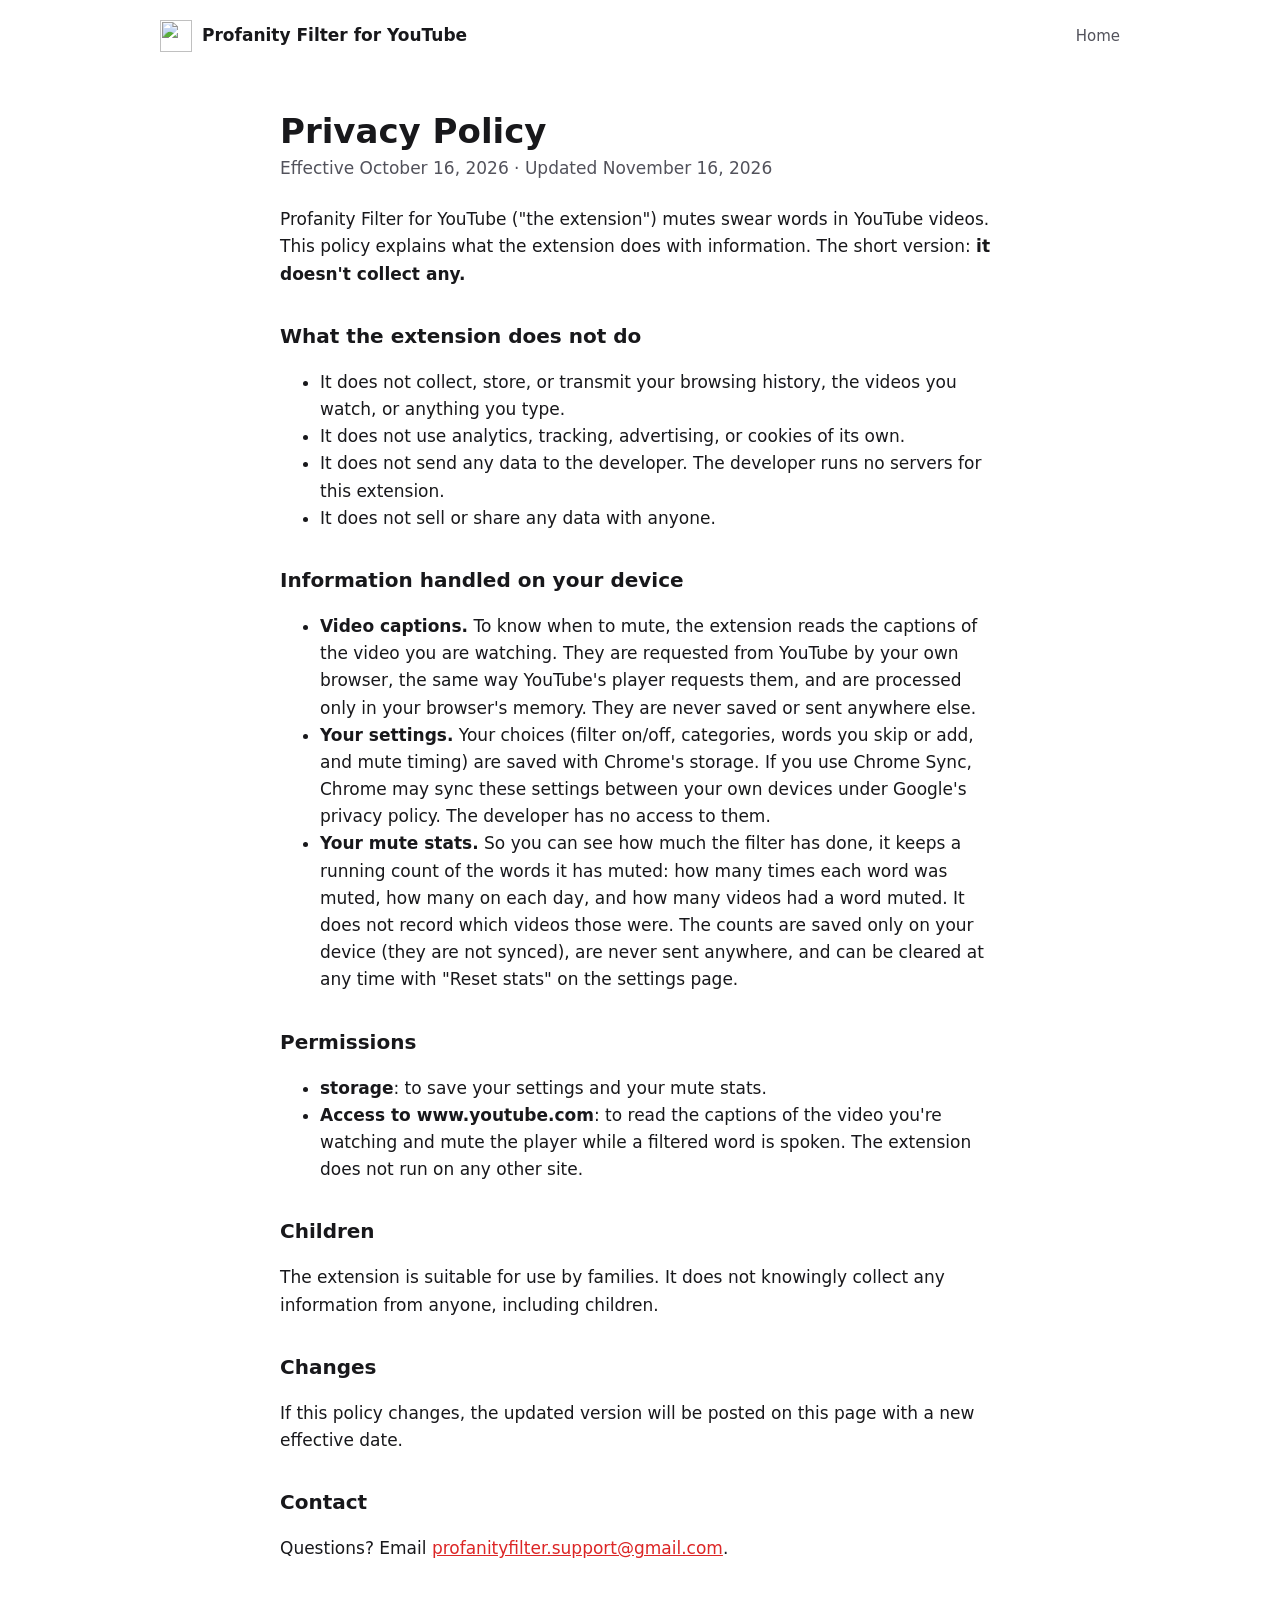
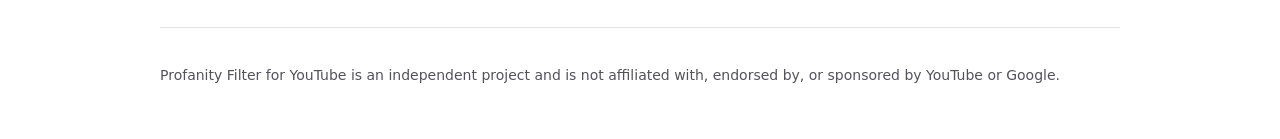
==== privacy.html @ 272c4b60 "Track muted words over time and add an Updates section to the website (2.1.0) The settings page gets" ====
<!doctype html>
<html lang="en">
  <head>
    <meta charset="utf-8" />
    <meta name="viewport" content="width=device-width, initial-scale=1" />
    <title>Privacy Policy · Profanity Filter for YouTube</title>
    <link rel="icon" href="images/favicon.png" />
    <link rel="stylesheet" href="style.css" />
  </head>
  <body>
    <div class="wrap">
      <header class="site">
        <a class="brand" href="./"><img src="images/icon.png" alt="" />Profanity Filter for YouTube</a>
        <nav><a href="./">Home</a></nav>
      </header>

      <main class="doc">
        <h1>Privacy Policy</h1>
        <p class="meta">Effective October 16, 2026 · Updated November 16, 2026</p>

        <p>
          Profanity Filter for YouTube ("the extension") mutes swear words in YouTube videos. This policy explains what
          the extension does with information. The short version: <strong>it doesn't collect any.</strong>
        </p>

        <h2>What the extension does not do</h2>
        <ul>
          <li>It does not collect, store, or transmit your browsing history, the videos you watch, or anything you type.</li>
          <li>It does not use analytics, tracking, advertising, or cookies of its own.</li>
          <li>It does not send any data to the developer. The developer runs no servers for this extension.</li>
          <li>It does not sell or share any data with anyone.</li>
        </ul>

        <h2>Information handled on your device</h2>
        <ul>
          <li>
            <strong>Video captions.</strong> To know when to mute, the extension reads the captions of the video you are
            watching. They are requested from YouTube by your own browser, the same way YouTube's player requests them, and
            are processed only in your browser's memory. They are never saved or sent anywhere else.
          </li>
          <li>
            <strong>Your settings.</strong> Your choices (filter on/off, categories, words you skip or add, and mute
            timing) are saved with Chrome's storage. If you use Chrome Sync, Chrome may sync these settings between your
            own devices under Google's privacy policy. The developer has no access to them.
          </li>
          <li>
            <strong>Your mute stats.</strong> So you can see how much the filter has done, it keeps a running count of the
            words it has muted: how many times each word was muted, how many on each day, and how many videos had a word
            muted. It does not record which videos those were. The counts are saved only on your device (they are not
            synced), are never sent anywhere, and can be cleared at any time with "Reset stats" on the settings page.
          </li>
        </ul>

        <h2>Permissions</h2>
        <ul>
          <li><strong>storage</strong>: to save your settings and your mute stats.</li>
          <li>
            <strong>Access to www.youtube.com</strong>: to read the captions of the video you're watching and mute the
            player while a filtered word is spoken. The extension does not run on any other site.
          </li>
        </ul>

        <h2>Children</h2>
        <p>
          The extension is suitable for use by families. It does not knowingly collect any information from anyone,
          including children.
        </p>

        <h2>Changes</h2>
        <p>If this policy changes, the updated version will be posted on this page with a new effective date.</p>

        <h2>Contact</h2>
        <p>Questions? Email <a class="contact" href="mailto:profanityfilter.support@gmail.com">profanityfilter.support@gmail.com</a>.</p>
      </main>

      <footer class="site">
        <p>
          Profanity Filter for YouTube is an independent project and is not affiliated with, endorsed by, or sponsored by
          YouTube or Google.
        </p>
      </footer>
    </div>
  </body>
</html>
---- style.css ----
:root {
  --bg: #ffffff;
  --surface: #f4f4f5;
  --text: #18181b;
  --muted: #52525b;
  --border: #e4e4e7;
  --accent: #dc2626;
  --on-accent: #ffffff;
  color-scheme: light;
}

@media (prefers-color-scheme: dark) {
  :root {
    --bg: #18181b;
    --surface: #27272a;
    --text: #f4f4f5;
    --muted: #a1a1aa;
    --border: #3f3f46;
    --accent: #f87171;
    --on-accent: #18181b;
    color-scheme: dark;
  }
}

* {
  box-sizing: border-box;
}

body {
  margin: 0;
  padding: 0 16px;
  background: var(--bg);
  color: var(--text);
  font: 17px/1.6 -apple-system, 'Segoe UI', Roboto, system-ui, sans-serif;
  -webkit-font-smoothing: antialiased;
}

a {
  color: var(--accent);
}

.wrap {
  max-width: 960px;
  margin: 0 auto;
}

header.site {
  display: flex;
  align-items: center;
  justify-content: space-between;
  gap: 16px;
  padding: 20px 0;
}

.brand {
  display: flex;
  align-items: center;
  gap: 10px;
  color: inherit;
  font-weight: 650;
  text-decoration: none;
}

.brand img {
  width: 32px;
  height: 32px;
}

nav {
  display: flex;
  gap: 20px;
}

nav a {
  color: var(--muted);
  font-size: 15px;
  text-decoration: none;
}

nav a:hover {
  color: var(--text);
}

.hero {
  padding: 56px 0 32px;
  text-align: center;
}

.hero h1 {
  margin: 0 0 16px;
  font-size: clamp(36px, 7vw, 60px);
  line-height: 1.05;
  letter-spacing: -0.02em;
}

.hero h1 em {
  font-style: normal;
  color: var(--accent);
}

.hero p {
  max-width: 600px;
  margin: 0 auto 28px;
  color: var(--muted);
  font-size: 20px;
}

.button {
  display: inline-block;
  padding: 14px 26px;
  border-radius: 12px;
  background: var(--accent);
  color: var(--on-accent);
  font-weight: 650;
  text-decoration: none;
}

.button[aria-disabled='true'] {
  opacity: 0.6;
  pointer-events: none;
}

.note {
  display: block;
  margin-top: 10px;
  color: var(--muted);
  font-size: 14px;
}

.shot {
  display: block;
  width: 100%;
  margin: 32px 0;
  border: 1px solid var(--border);
  border-radius: 16px;
}

.features {
  display: grid;
  grid-template-columns: repeat(auto-fit, minmax(240px, 1fr));
  gap: 16px;
  margin: 40px 0;
}

.feature {
  padding: 22px;
  border: 1px solid var(--border);
  border-radius: 14px;
  background: var(--surface);
}

.feature h2 {
  margin: 0 0 6px;
  font-size: 18px;
}

.feature p {
  margin: 0;
  color: var(--muted);
  font-size: 15px;
}

.doc {
  max-width: 720px;
  margin: 0 auto;
  padding: 24px 0 48px;
}

.doc h1 {
  margin: 16px 0 4px;
  font-size: 34px;
  line-height: 1.15;
}

.doc h2 {
  margin: 32px 0 8px;
  font-size: 20px;
}

.doc .meta {
  margin: 0 0 24px;
  color: var(--muted);
}

.updates {
  max-width: 720px;
  margin: 72px auto 56px;
}

.updates > h2 {
  margin: 0 0 6px;
  font-size: 32px;
  letter-spacing: -0.01em;
}

.updates .lede {
  margin: 0 0 28px;
  color: var(--muted);
}

.release {
  padding: 22px 0;
  border-top: 1px solid var(--border);
}

.release header {
  display: flex;
  align-items: baseline;
  justify-content: space-between;
  flex-wrap: wrap;
  gap: 4px 16px;
  margin-bottom: 8px;
}

.release h3 {
  margin: 0;
  font-size: 20px;
}

.release-date {
  color: var(--muted);
  font-size: 15px;
  font-variant-numeric: tabular-nums;
}

.release p {
  margin: 0 0 8px;
}

.release ul {
  margin: 0;
  padding-left: 20px;
}

.release li + li {
  margin-top: 6px;
}

code {
  padding: 1px 5px;
  border-radius: 5px;
  background: var(--surface);
  font-size: 0.9em;
}

footer.site {
  padding: 32px 0 48px;
  border-top: 1px solid var(--border);
  color: var(--muted);
  font-size: 14px;
}

footer.site p {
  margin: 4px 0;
}
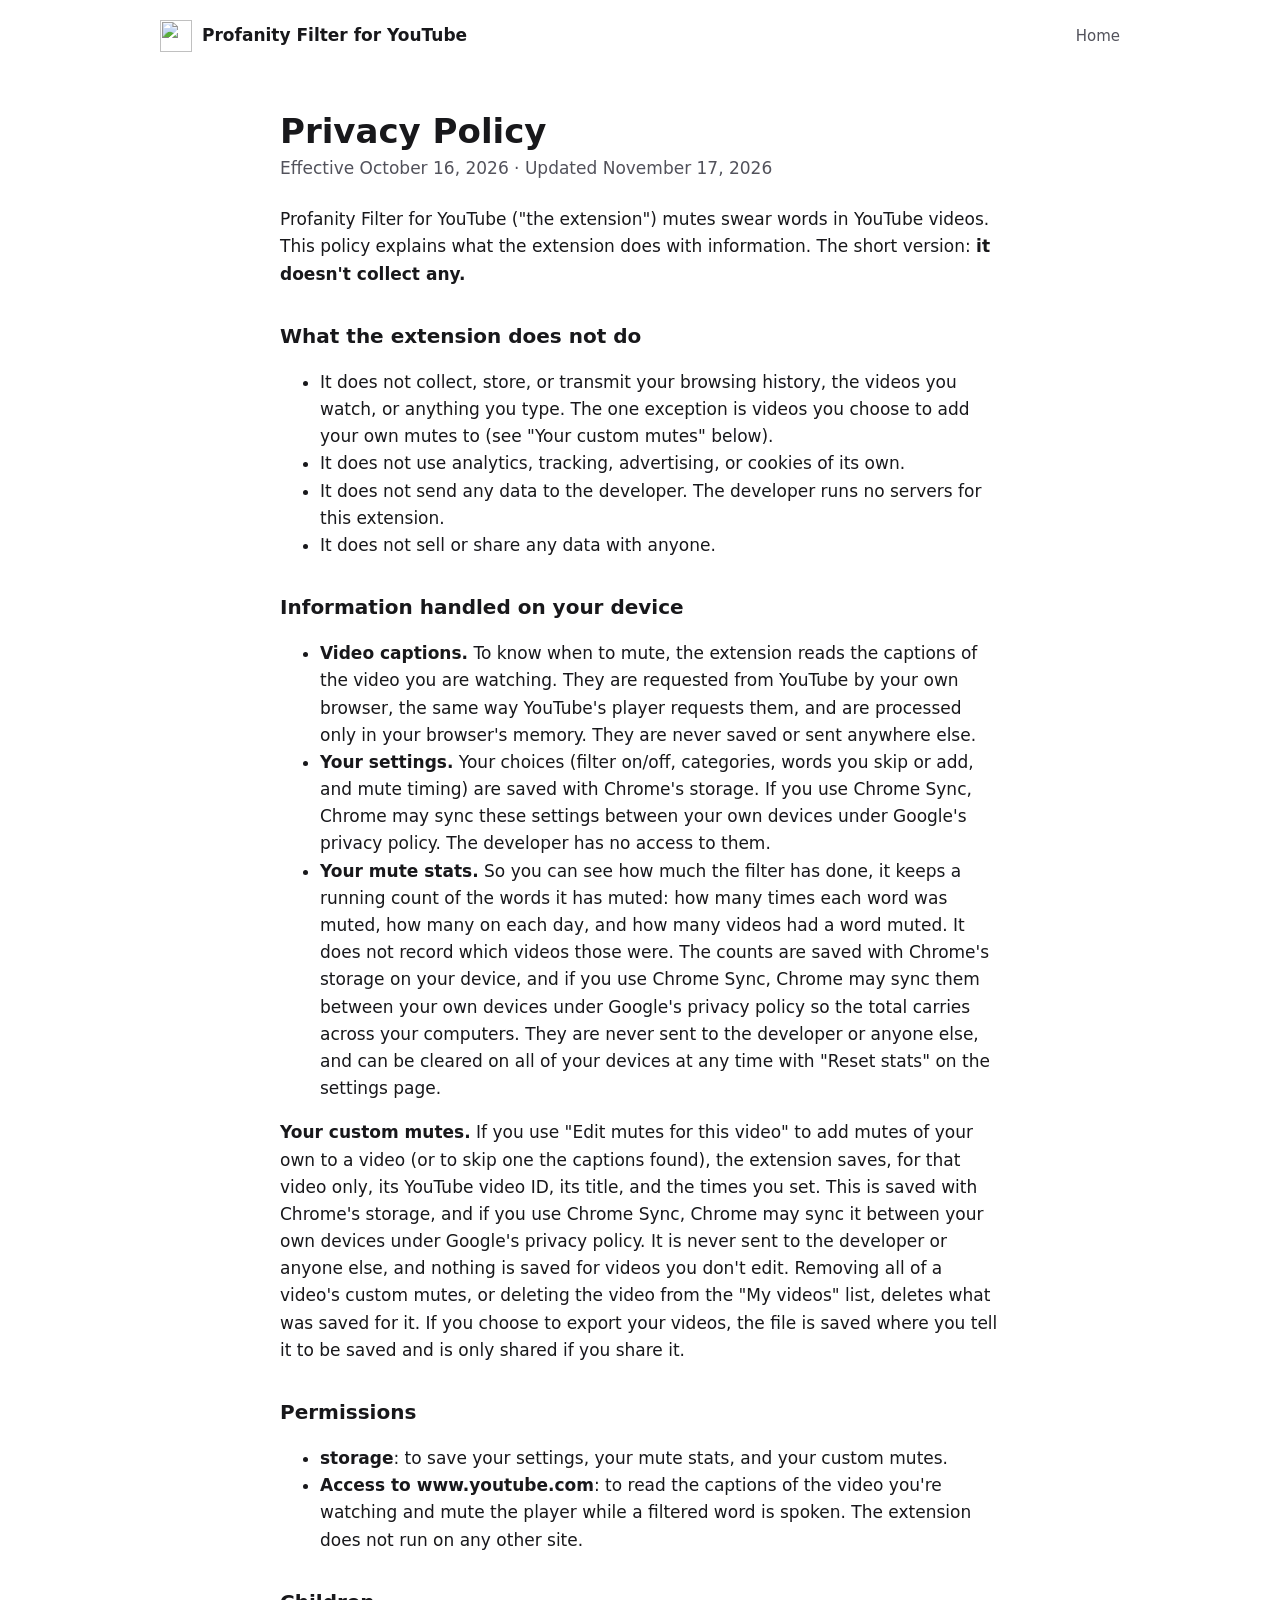
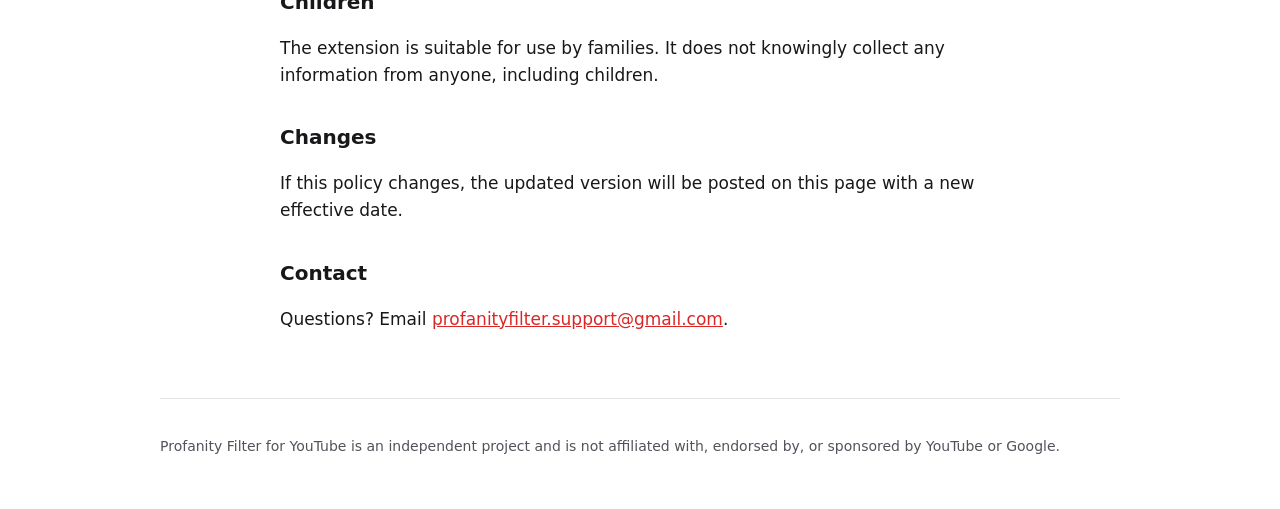
==== commit 4af55243: "Add custom per-video mutes, synced stats, and an in-extension changelog (2.2.0) - Custom mutes: edit" ====
--- a/privacy.html
+++ b/privacy.html
@@ -16,7 +16,7 @@
 
       <main class="doc">
         <h1>Privacy Policy</h1>
-        <p class="meta">Effective October 16, 2026 · Updated November 16, 2026</p>
+        <p class="meta">Effective October 16, 2026 · Updated November 17, 2026</p>
 
         <p>
           Profanity Filter for YouTube ("the extension") mutes swear words in YouTube videos. This policy explains what
@@ -25,7 +25,7 @@
 
         <h2>What the extension does not do</h2>
         <ul>
-          <li>It does not collect, store, or transmit your browsing history, the videos you watch, or anything you type.</li>
+          <li>It does not collect, store, or transmit your browsing history, the videos you watch, or anything you type. The one exception is videos you choose to add your own mutes to (see "Your custom mutes" below).</li>
           <li>It does not use analytics, tracking, advertising, or cookies of its own.</li>
           <li>It does not send any data to the developer. The developer runs no servers for this extension.</li>
           <li>It does not sell or share any data with anyone.</li>
@@ -46,14 +46,24 @@
           <li>
             <strong>Your mute stats.</strong> So you can see how much the filter has done, it keeps a running count of the
             words it has muted: how many times each word was muted, how many on each day, and how many videos had a word
-            muted. It does not record which videos those were. The counts are saved only on your device (they are not
-            synced), are never sent anywhere, and can be cleared at any time with "Reset stats" on the settings page.
+            muted. It does not record which videos those were. The counts are saved with Chrome's storage on your device, and if
+            you use Chrome Sync, Chrome may sync them between your own devices under Google's privacy policy so the total
+            carries across your computers. They are never sent to the developer or anyone else, and can be cleared on all
+            of your devices at any time with "Reset stats" on the settings page.
           </li>
         </ul>
 
+        <p>
+          <strong>Your custom mutes.</strong> If you use "Edit mutes for this video" to add mutes of your own to a video (or to
+          skip one the captions found), the extension saves, for that video only, its YouTube video ID, its title, and the
+          times you set. This is saved with Chrome's storage, and if you use Chrome Sync, Chrome may sync it between your
+          own devices under Google's privacy policy. It is never sent to the developer or anyone else, and nothing is saved
+          for videos you don't edit. Removing all of a video's custom mutes, or deleting the video from the "My videos" list, deletes what was saved for it. If you choose to export your videos, the file is saved where you tell it to be saved and is only shared if you share it.
+        </p>
+
         <h2>Permissions</h2>
         <ul>
-          <li><strong>storage</strong>: to save your settings and your mute stats.</li>
+          <li><strong>storage</strong>: to save your settings, your mute stats, and your custom mutes.</li>
           <li>
             <strong>Access to www.youtube.com</strong>: to read the captions of the video you're watching and mute the
             player while a filtered word is spoken. The extension does not run on any other site.
--- a/style.css
+++ b/style.css
@@ -243,6 +243,15 @@
   font-size: 0.9em;
 }
 
+kbd {
+  padding: 1px 6px;
+  border: 1px solid var(--border);
+  border-radius: 5px;
+  background: var(--surface);
+  font: inherit;
+  font-size: 0.85em;
+}
+
 footer.site {
   padding: 32px 0 48px;
   border-top: 1px solid var(--border);
